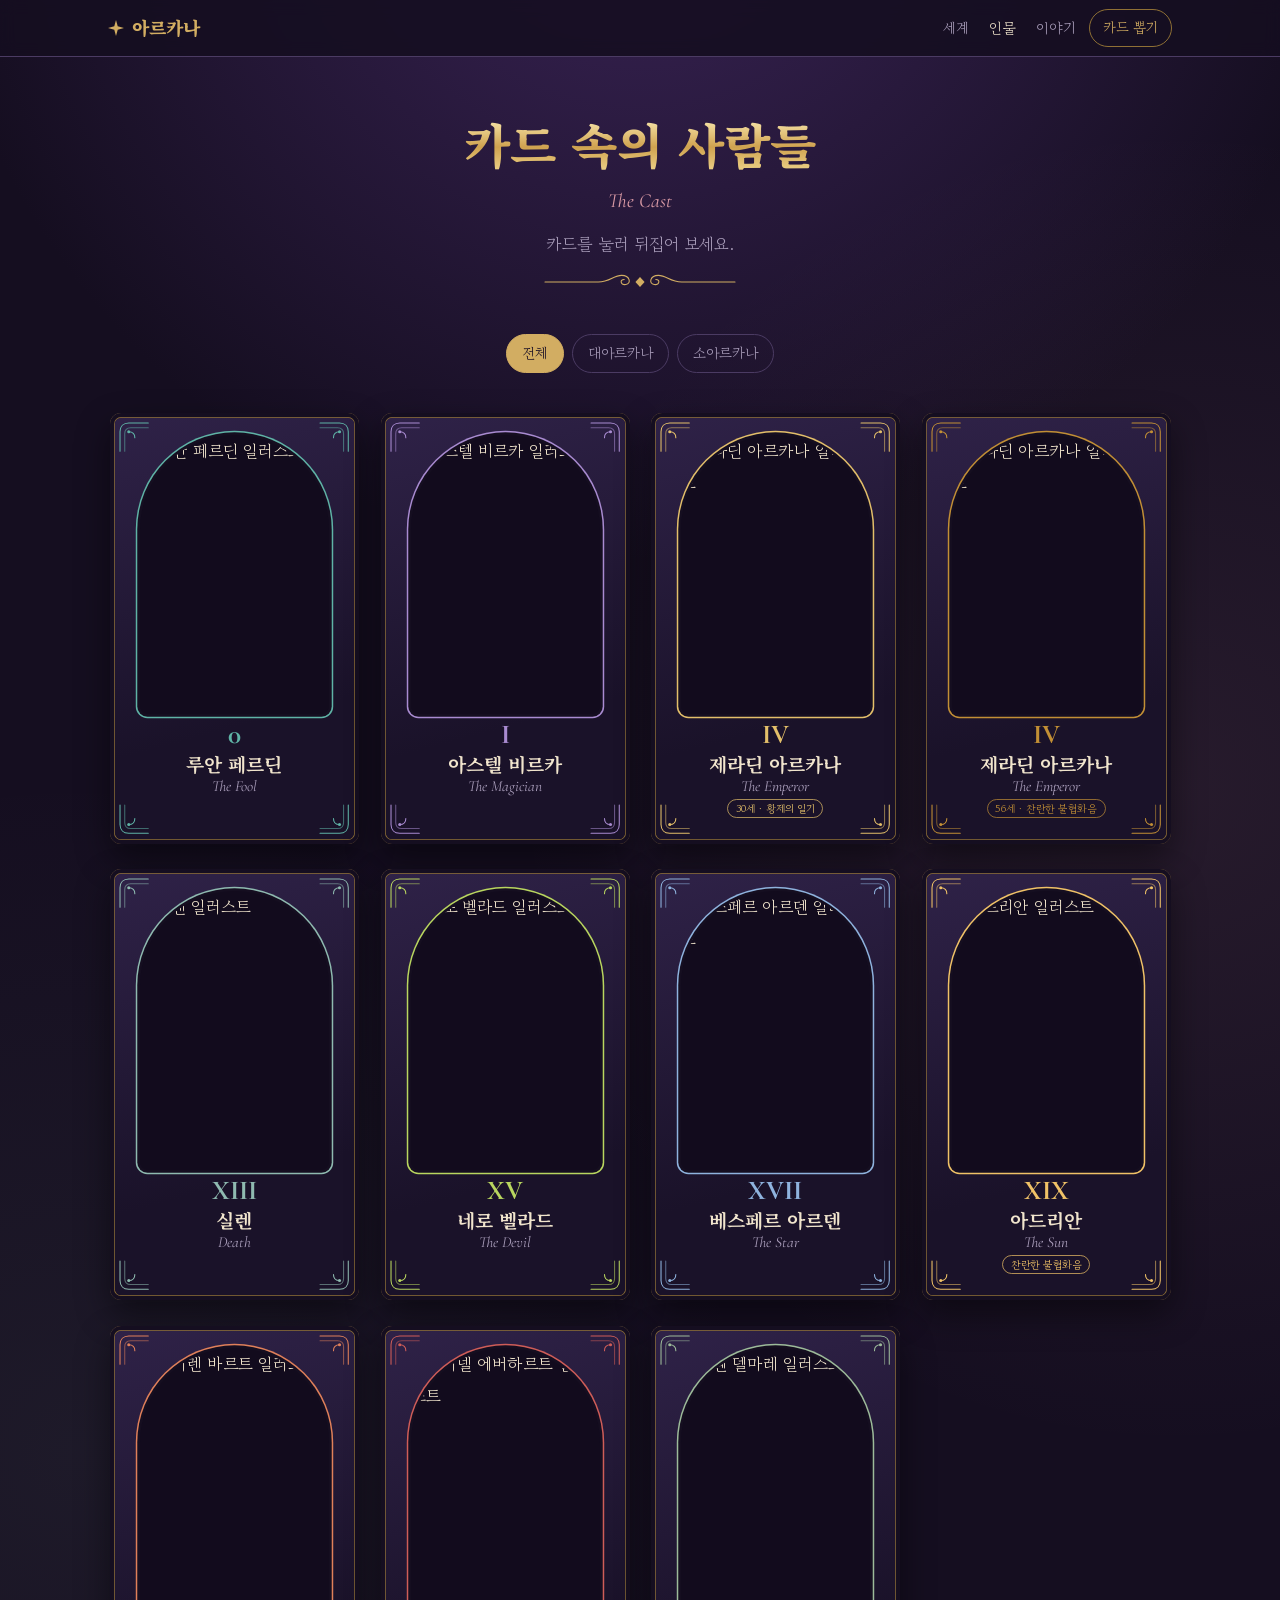
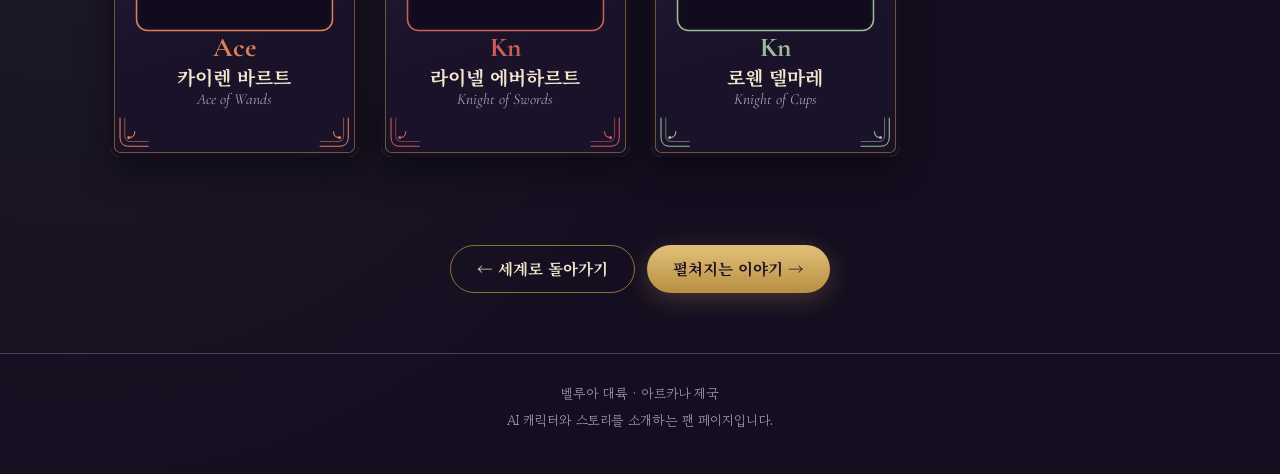
==== characters.html @ 296452cf "char" ====
<!DOCTYPE html>
<html lang="ko">
<head>
<meta charset="utf-8">
<meta name="viewport" content="width=device-width, initial-scale=1, viewport-fit=cover">
<title>카드 속의 사람들 | 아르카나</title>
<meta name="description" content="벨루아 대륙 아르카나 제국의 인물 카드. 카드를 뒤집고 ✦ 대화하러 가기 ✦ 로 만나 보세요.">
<meta property="og:title" content="카드 속의 사람들 | 아르카나">
<meta property="og:image" content="https://i.ibb.co/F4XCshdC/image.png">
<meta name="theme-color" content="#150e20">
<link rel="preconnect" href="https://fonts.googleapis.com">
<link rel="preconnect" href="https://fonts.gstatic.com" crossorigin>
<link href="https://fonts.googleapis.com/css2?family=Cormorant+Garamond:ital,wght@0,500;0,700;1,500;1,700&family=Gowun+Batang:wght@400;700&family=Noto+Serif+KR:wght@500;700;900&display=swap" rel="stylesheet">
<link rel="stylesheet" href="css/style.css">
</head>
<body>

<svg width="0" height="0" style="position:absolute" aria-hidden="true" focusable="false">
  <defs>
    <symbol id="star8" viewBox="0 0 24 24"><path d="M12 0l2.6 9.4L24 12l-9.4 2.6L12 24l-2.6-9.4L0 12l9.4-2.6z"/></symbol>
    <symbol id="flourish" viewBox="0 0 240 24">
      <g fill="none" stroke="currentColor" stroke-width="1.3" stroke-linecap="round">
        <path id="half" d="M6 12H70C84 12 88 4 98 4C108 4 110 14 103 15C97 16 95 9 101 9"/>
        <use href="#half" transform="translate(240 0) scale(-1 1)"/>
      </g>
      <path d="M120 6l5.5 6-5.5 6-5.5-6z" fill="currentColor"/>
    </symbol>
    <symbol id="corner" viewBox="0 0 48 48">
      <g fill="none" stroke="currentColor" stroke-width="1.6" stroke-linecap="round">
        <path d="M3 45V16C3 8 8 3 16 3h29"/>
        <path d="M10 45V19c0-6 3-9 9-9h26" opacity=".55"/>
        <path d="M16 16c6 0 9 3 9 9"/>
      </g>
      <circle cx="16" cy="16" r="2.3" fill="currentColor"/>
    </symbol>
  </defs>
</svg>

<header class="top">
  <div class="in">
    <a class="logo" href="index.html"><svg viewBox="0 0 24 24" aria-hidden="true"><use href="#star8"/></svg>아르카나</a>
    <nav aria-label="바로가기">
      <a href="index.html#world">세계</a>
      <a href="characters.html" aria-current="page">인물</a>
      <a href="stories.html">이야기</a>
      <a class="pill" href="index.html#draw">카드 뽑기</a>
    </nav>
  </div>
</header>

<main>
  <div class="phead">
    <div class="wrap">
      <h1>카드 속의 사람들</h1>
      <p class="en">The Cast</p>
      <p>카드를 눌러 뒤집어 보세요.</p>
      <svg class="fl" aria-hidden="true"><use href="#flourish"/></svg>
    </div>
  </div>

  <section style="padding-top:34px">
    <div class="wrap">
      <div class="filters" id="filters" role="group" aria-label="카드 종류">
        <button class="chip" type="button" data-f="all" aria-pressed="true">전체</button>
        <button class="chip" type="button" data-f="major" aria-pressed="false">대아르카나</button>
        <button class="chip" type="button" data-f="minor" aria-pressed="false">소아르카나</button>
      </div>
      <p class="hint">옆으로 넘겨 카드를 확인하세요</p>
    </div>
    <div class="wrap"><div class="rail" id="rail" aria-label="인물 카드 목록"></div></div>
  </section>

  <div class="pnav">
    <a class="btn ghost" href="index.html">← 세계로 돌아가기</a>
    <a class="btn main" href="stories.html">펼쳐지는 이야기 →</a>
  </div>
</main>

<footer>
  벨루아 대륙 · 아르카나 제국<br>
  AI 캐릭터와 스토리를 소개하는 팬 페이지입니다.
</footer>

<noscript><p style="text-align:center;padding:30px;color:#a99dba">인물 카드를 보려면 JavaScript를 켜 주세요.</p></noscript>

<script src="js/data.js"></script>
<script src="js/app.js"></script>
<script>
const rail = $('#rail');
let filter = 'all';
function renderCast(){
  rail.replaceChildren(...CHARS.filter(c => filter === 'all' || c.arc === filter).map(makeCard));
  rail.scrollTo({left:0});
}
$('#filters').addEventListener('click', e => {
  const b = e.target.closest('[data-f]'); if(!b) return;
  filter = b.dataset.f;
  $$('#filters .chip').forEach(x => x.setAttribute('aria-pressed', x === b));
  renderCast();
});
renderCast();

/* 주소 끝에 #id 가 있으면 해당 카드를 찾아 뒤집어 보여 줌 (이야기·카드 뽑기에서 연결) */
function openFromHash(){
  const id = decodeURIComponent(location.hash.slice(1));
  const c = id && byId(id); if(!c) return;
  const el = $(`.tcard[data-id="${id}"]`, rail); if(!el) return;
  setTimeout(() => {
    el.scrollIntoView({behavior: reduce ? 'auto' : 'smooth', block:'center', inline:'center'});
    setTimeout(() => el.setFlip(true), reduce ? 0 : 450);
  }, 250);
}
openFromHash();
addEventListener('hashchange', openFromHash);
</script>
</body>
</html>
---- css/style.css ----
:root{
  --bg:#150e20; --bg2:#1d1430; --panel:#241a38; --line:#4b3b63;
  --gold:#d2ad62; --gold-d:#8f7035; --ivory:#f1e5cd; --muted:#a99dba;
  --rose:#d99aa5; --sage:#93b9a3;
  --head:'Noto Serif KR',serif; --body:'Gowun Batang','Noto Serif KR',serif; --lat:'Cormorant Garamond',serif;
  --map:url('https://i.ibb.co/F4XCshdC/image.png');
}
*{box-sizing:border-box;margin:0;padding:0}
html{scroll-behavior:smooth;scroll-padding-top:70px;-webkit-text-size-adjust:100%}
body{
  background:
    radial-gradient(ellipse 80% 50% at 50% -8%,#3b2458 0%,transparent 70%),
    radial-gradient(circle at 92% 38%,rgba(217,154,165,.09),transparent 38%),
    radial-gradient(circle at 6% 70%,rgba(147,185,163,.07),transparent 36%),
    var(--bg);
  color:var(--ivory);font-family:var(--body);font-size:17px;line-height:1.85;overflow-x:hidden;
}
button{font:inherit;color:inherit;background:none;border:0;cursor:pointer}
a{color:inherit}
:focus-visible{outline:2px solid var(--gold);outline-offset:3px}
.wrap{max-width:1100px;margin:0 auto;padding:0 20px}

/* ---------- 상단 ---------- */
.top{position:sticky;top:0;z-index:30;background:rgba(21,14,32,.88);backdrop-filter:blur(8px);-webkit-backdrop-filter:blur(8px);border-bottom:1px solid var(--line)}
.top .in{max-width:1100px;margin:0 auto;height:56px;padding:0 18px;display:flex;align-items:center;justify-content:space-between;gap:10px}
.logo{display:flex;align-items:center;gap:8px;font-family:var(--head);font-weight:900;font-size:18px;color:var(--gold);text-decoration:none;white-space:nowrap}
.logo svg{width:16px;height:16px;fill:var(--gold)}
.top nav{display:flex;align-items:center;white-space:nowrap}
.top nav a{font-size:14.5px;color:var(--muted);text-decoration:none;padding:8px 10px;transition:color .2s}
.top nav a:hover,.top nav a[aria-current]{color:var(--ivory)}
.pill{border:1px solid var(--gold-d);color:var(--gold)!important;padding:5px 13px!important;border-radius:99px;font-size:14px!important;margin-left:4px;transition:background .2s}
.pill:hover{background:rgba(210,173,98,.14)}
@media(max-width:480px){.top .in{padding:0 12px}.logo{font-size:16px}.top nav a{padding:8px 7px;font-size:14px}.pill{padding:5px 11px!important;font-size:13.5px!important}}

/* ---------- 히어로 ---------- */
.hero{padding:34px 0 20px;text-align:center}
.halo{position:relative;width:min(540px,90%);aspect-ratio:1;margin:0 auto;container-type:inline-size;--px:0px;--py:0px}
.ring{position:absolute;inset:0;width:100%;height:100%;overflow:visible}
/* 회전하는 로마 숫자 고리: SVG 대신 HTML 요소를 돌려 iOS Safari에서도 동작 */
.ringtext{position:absolute;inset:0;animation:spin 240s linear infinite;will-change:transform;-webkit-transform:translateZ(0);transform:translateZ(0)}
.ringtext span{position:absolute;left:50%;top:50%;font-family:var(--lat);font-style:italic;font-weight:500;font-size:2.8cqw;line-height:1;color:var(--gold);white-space:pre;
  transform:translate(-50%,-50%) rotate(var(--r)) translateY(-43.5cqw)}
@keyframes spin{from{transform:translateZ(0) rotate(0deg)}to{transform:translateZ(0) rotate(360deg)}}
@-webkit-keyframes spin{from{-webkit-transform:translateZ(0) rotate(0deg)}to{-webkit-transform:translateZ(0) rotate(360deg)}}
.disc{
  position:absolute;inset:12.5%;border-radius:50%;
  background:var(--map) 50% 46%/cover,var(--bg2);
  box-shadow:0 0 0 3px var(--bg),0 0 0 4.5px var(--gold),0 0 70px rgba(210,173,98,.22);
  transform:translate(var(--px),var(--py));transition:transform .25s ease-out;
}
.disc::after{content:"";position:absolute;inset:0;border-radius:50%;background:radial-gradient(circle,transparent 52%,rgba(21,14,32,.6))}
.hero h1{margin-top:26px;font-family:var(--head);font-weight:900;font-size:clamp(40px,10vw,68px);line-height:1.2;letter-spacing:.06em;
  background:linear-gradient(180deg,#f8e6ab 10%,#cfa24f 55%,#f1d890);-webkit-background-clip:text;background-clip:text;color:transparent}
.hero .en{font-family:var(--lat);font-style:italic;font-size:22px;color:var(--rose);margin-top:2px}
.hero .tag{margin:16px auto 28px;max-width:34ch;text-wrap:balance;color:var(--muted);font-size:17px}
.cta{display:flex;flex-wrap:wrap;gap:12px;justify-content:center}
.btn{display:inline-flex;align-items:center;justify-content:center;min-height:48px;padding:0 26px;border-radius:99px;font-family:var(--head);font-weight:700;font-size:15.5px;text-decoration:none;transition:transform .2s,background .2s}
.btn.main{background:linear-gradient(180deg,#e2c079,#b88f43);color:#1d1226;box-shadow:0 6px 24px rgba(210,173,98,.25)}
.btn.main:hover{transform:translateY(-2px)}
.btn.ghost{border:1px solid var(--gold-d);color:var(--ivory)}
.btn.ghost:hover{background:rgba(210,173,98,.12)}
.hero .halo,.hero h1,.hero .en,.hero .tag,.hero .cta{animation:rise 1.1s cubic-bezier(.2,.7,.2,1) both}
.hero h1{animation-delay:.15s}.hero .en{animation-delay:.25s}.hero .tag{animation-delay:.35s}.hero .cta{animation-delay:.45s}
@keyframes rise{from{opacity:0;transform:translateY(18px)}to{opacity:1;transform:none}}

/* ---------- 섹션 공통 ---------- */
section{padding:84px 0 8px}
.head{text-align:center;margin-bottom:34px}
.head h2{font-family:var(--head);font-weight:700;font-size:clamp(26px,5.5vw,36px);line-height:1.4}
.head p{color:var(--muted);margin-top:4px;font-size:16px}
.fl{display:block;width:200px;height:20px;margin:12px auto 0;color:var(--gold)}
.sub-h{font-family:var(--head);font-size:21px;font-weight:700;text-align:center;color:var(--gold);margin:64px 0 6px}
.sub-p{text-align:center;color:var(--muted);font-size:15px;margin-bottom:22px}

/* ---------- 세계 ---------- */
.intro{max-width:680px;margin:0 auto 30px;text-align:center}
.intro p+p{margin-top:12px}
.facts{display:grid;grid-template-columns:repeat(auto-fit,minmax(230px,1fr));gap:14px;margin-bottom:14px}
.fact{border:1px solid var(--line);background:var(--panel);padding:16px 18px;position:relative}
.fact h3{font-family:var(--head);font-size:16px;color:var(--gold);margin-bottom:4px}
.fact p{font-size:14.5px;line-height:1.75}

/* 네 개의 축 */
.pillars{display:grid;grid-template-columns:repeat(auto-fit,minmax(240px,1fr));gap:18px}
.pillar{position:relative;border:1px solid var(--gold-d);background:linear-gradient(170deg,#2a1d42,#1a1229);padding:46px 20px 22px;text-align:center;border-radius:120px 120px 4px 4px / 90px 90px 4px 4px;box-shadow:0 0 0 4px var(--bg),0 0 0 5px var(--line)}
.pillar::before{content:"";position:absolute;inset:6px;border:1px solid rgba(210,173,98,.22);border-radius:114px 114px 2px 2px / 84px 84px 2px 2px;pointer-events:none}
.pillar .rn{position:absolute;top:14px;left:0;right:0;font-family:var(--lat);font-style:italic;font-weight:700;font-size:26px;color:var(--gold);line-height:1}
.pillar h3{font-family:var(--head);font-size:19px;color:var(--ivory);margin:14px 0 6px}
.pillar p{font-size:14.5px;line-height:1.8;color:var(--ivory);text-align:left}
.pillar p+p{margin-top:6px;color:var(--muted)}

/* 지도 */
.atlas{display:grid;gap:22px;align-items:start}
.atlas>*{min-width:0}
@media(min-width:900px){.atlas{grid-template-columns:1.4fr 1fr}}
.mapwrap{position:relative;border:1px solid var(--gold-d);background:var(--bg2);box-shadow:0 0 0 5px var(--bg),0 0 0 6px var(--line)}
.mapwrap img{display:block;width:100%;height:auto}
.hs{position:absolute;transform:translate(-50%,-50%);border-radius:50%;border:1px solid transparent;transition:background .25s,border-color .25s}
.hs:hover,.hs.on{background:rgba(210,173,98,.2);border-color:var(--gold)}
.chips{display:flex;flex-wrap:wrap;gap:8px;margin-top:20px}
@media(max-width:899px){.chips{flex-wrap:nowrap;overflow-x:auto;scrollbar-width:none;padding-bottom:4px}.chips::-webkit-scrollbar{display:none}}
.chip{white-space:nowrap;border:1px solid var(--line);border-radius:99px;padding:5px 15px;font-size:14.5px;color:var(--muted);transition:all .2s}
.chip:hover{color:var(--ivory)}
.chip[aria-pressed="true"]{border-color:var(--gold);color:#1d1226;background:var(--gold)}
.panel{border:1px solid var(--line);background:var(--panel);padding:24px 22px;position:relative;min-height:260px}
.panel::before{content:"";position:absolute;inset:5px;border:1px solid rgba(210,173,98,.25);pointer-events:none}
.panel h3{font-family:var(--head);font-size:24px;font-weight:700;color:var(--gold);line-height:1.4}
.panel .where{font-size:14px;color:var(--muted);margin-bottom:10px}
.panel p{font-size:16px;line-height:1.85}
.panel .hook{margin-top:12px;color:var(--rose);font-style:italic;font-size:15px}
.panel .days{display:inline-block;margin-top:14px;border:1px solid var(--line);border-radius:99px;padding:1px 12px;font-size:13px;color:var(--muted)}
.panel dl{margin-top:14px;display:grid;grid-template-columns:auto 1fr;gap:6px 14px;font-size:14.5px;line-height:1.7}
.panel dt{color:var(--gold);white-space:nowrap}
.panel dd{margin:0}
.panel .more{margin-top:14px;font-size:15px;color:var(--ivory);border-top:1px solid var(--line);padding-top:12px}

/* 이동 거리 + 화폐 */
.twin{display:grid;gap:22px;margin-top:22px}
@media(min-width:900px){.twin{grid-template-columns:1.3fr 1fr}}
.box{border:1px solid var(--line);background:var(--panel);padding:22px 20px;position:relative}
.box::before{content:"";position:absolute;inset:5px;border:1px solid rgba(210,173,98,.2);pointer-events:none}
.box h3{font-family:var(--head);font-size:18px;color:var(--gold);margin-bottom:2px}
.box>p{font-size:14px;color:var(--muted);margin-bottom:14px;line-height:1.7}
.route{display:grid;grid-template-columns:62px 1fr 74px;align-items:center;gap:10px;font-size:14px;margin-top:8px}
.route b{font-family:var(--head);font-weight:700;color:var(--ivory)}
.route .bar{position:relative;height:8px;border-radius:99px;background:rgba(75,59,99,.6)}
.route .bar i{position:absolute;top:0;bottom:0;min-width:8px;border-radius:99px;background:linear-gradient(90deg,var(--gold-d),var(--gold))}
.route span{color:var(--muted);text-align:right;white-space:nowrap}
.coins{display:flex;align-items:center;justify-content:center;gap:8px;flex-wrap:wrap;margin:8px 0 12px}
.coin{width:74px;height:74px;border-radius:50%;display:flex;flex-direction:column;align-items:center;justify-content:center;font-family:var(--head);font-weight:700;font-size:14px;line-height:1.3;
  box-shadow:inset 0 0 0 3px var(--panel),inset 0 0 0 4px currentColor}
.coin small{font-family:var(--body);font-weight:400;font-size:11.5px;color:var(--muted)}
.coin.g{color:#e4c070}.coin.s{color:#c9ccd6}.coin.c{color:#c98a5d}
.eq{font-family:var(--lat);font-style:italic;font-size:20px;color:var(--muted)}

/* 제국의 안쪽 */
.lore{margin-top:84px}
.tabs{justify-content:center;margin:0 0 20px}
@media(max-width:899px){.tabs{justify-content:flex-start}}
#loreList{max-width:760px;margin:0 auto}
.cat{font-family:var(--head);font-size:15px;color:var(--rose);margin:26px 0 8px;font-weight:700}
#loreList details{background:var(--panel);border:1px solid var(--line);margin-top:8px}
#loreList summary{cursor:pointer;padding:13px 18px;font-family:var(--head);font-weight:700;font-size:15.5px;color:var(--gold);list-style:none;display:flex;justify-content:space-between;align-items:center;gap:12px}
#loreList summary::-webkit-details-marker{display:none}
#loreList summary::after{content:"+";font-size:20px;color:var(--muted);transition:transform .2s;flex:none}
#loreList details[open] summary::after{transform:rotate(45deg)}
#loreList details p{padding:0 18px 16px;font-size:15.5px;line-height:1.85}

/* ---------- 카드 (공통) ---------- */
.filters{display:flex;justify-content:center;gap:8px;margin-bottom:26px;flex-wrap:wrap}
.hint{display:none;text-align:center;color:var(--muted);font-size:13.5px;margin:-10px 0 4px}
.rail{display:flex;gap:16px;overflow-x:auto;scroll-snap-type:x mandatory;padding:14px 20px 26px;scrollbar-width:none;scroll-padding:0 20px;-webkit-overflow-scrolling:touch}
.rail::-webkit-scrollbar{display:none}
@media(max-width:899px){.hint{display:block}}
@media(min-width:900px){.rail{display:grid;grid-template-columns:repeat(auto-fill,minmax(235px,1fr));gap:26px 22px;overflow:visible;padding:14px 0 20px}}
.tcard{flex:0 0 min(74%,300px);scroll-snap-align:center;container-type:inline-size;aspect-ratio:300/520;perspective:1400px;position:relative}
@media(min-width:900px){.tcard{flex:none;transition:transform .3s}.tcard:hover{transform:translateY(-6px)}}
.inner{position:absolute;inset:0;transform-style:preserve-3d;-webkit-transform-style:preserve-3d;transition:transform .85s cubic-bezier(.2,.7,.2,1)}
.tcard.flipped .inner{transform:rotateY(180deg)}
.face{position:absolute;inset:0;-webkit-backface-visibility:hidden;backface-visibility:hidden;border-radius:4.5cqw;overflow:hidden;
  background:linear-gradient(165deg,#2f2248,#1a1229 70%);
  box-shadow:inset 0 0 0 1.6cqw var(--bg),inset 0 0 0 1.9cqw var(--gold-d),0 14px 34px rgba(0,0,0,.45)}
.back{transform:rotateY(180deg)}
.flip{position:absolute;inset:0;z-index:3;width:100%}
.cn{position:absolute;width:13cqw;height:13cqw;color:var(--a);z-index:2;pointer-events:none}
.cn.a{top:3.4cqw;left:3.4cqw}.cn.b{top:3.4cqw;right:3.4cqw;transform:scaleX(-1)}
.cn.c{bottom:3.4cqw;left:3.4cqw;transform:scaleY(-1)}.cn.d{bottom:3.4cqw;right:3.4cqw;transform:scale(-1)}
.art{position:absolute;top:9cqw;left:12cqw;width:76cqw;height:112cqw;border-radius:38cqw 38cqw 3cqw 3cqw;overflow:hidden;
  background:#120b1d;box-shadow:0 0 0 1.1cqw #150e20,0 0 0 1.7cqw var(--a)}
.art img{width:100%;height:100%;object-fit:cover;object-position:50% 25%;display:block}
.ph{position:relative;width:100%;height:100%;
  background:
   radial-gradient(circle at 50% 36%,color-mix(in srgb,var(--a) 60%,transparent),transparent 62%),
   repeating-conic-gradient(from 0deg at 50% 36%,rgba(255,255,255,.06) 0 4deg,transparent 4deg 9deg),
   linear-gradient(#2a1e40,#150e20)}
.ph i{position:absolute;left:0;right:0;top:34%;text-align:center;font-family:var(--lat);font-style:italic;font-weight:700;font-size:30cqw;line-height:1;color:rgba(241,229,205,.28)}
.ph svg{position:absolute;left:50%;top:15%;width:9cqw;height:9cqw;transform:translateX(-50%);fill:var(--a)}
.plate{position:absolute;left:0;right:0;top:124cqw;display:flex;flex-direction:column;align-items:center;text-align:center;color:var(--ivory)}
.plate .num{font-family:var(--lat);font-weight:700;font-size:11cqw;line-height:1;color:var(--a)}
.plate .nm{font-family:var(--head);font-weight:700;font-size:7.6cqw;line-height:1.3;margin-top:1.6cqw}
.plate .en{font-family:var(--lat);font-style:italic;font-size:6.2cqw;color:var(--muted);line-height:1.2}
.plate .ver{margin-top:1.6cqw;border:1px solid color-mix(in srgb,var(--a) 70%,transparent);color:var(--a);border-radius:99px;padding:.2cqw 3cqw;font-size:4.2cqw;line-height:1.5}
.back{padding:15cqw 13cqw 12cqw;display:flex;flex-direction:column;text-align:center;overflow:auto}
.back .role{font-size:5.2cqw;color:var(--a);line-height:1.5}
.back h3{font-family:var(--head);font-weight:700;font-size:8.6cqw;line-height:1.35;margin-top:1.5cqw}
.back .age{font-family:var(--lat);font-style:italic;font-size:5.4cqw;color:var(--muted)}
.back .fl{width:60%;height:5cqw;margin:3cqw auto;color:var(--a)}
.back .hook{font-size:5.5cqw;line-height:1.75;color:var(--ivory)}
.kw{list-style:none;display:flex;flex-wrap:wrap;justify-content:center;gap:1.6cqw;margin-top:4cqw}
.kw li{border:1px solid color-mix(in srgb,var(--a) 70%,transparent);color:var(--a);border-radius:99px;padding:.4cqw 3.2cqw;font-size:4.6cqw}
.acts{margin-top:auto;padding-top:4cqw;display:flex;flex-direction:column;gap:2cqw;align-items:center;position:relative;z-index:4}
.go{display:inline-flex;align-items:center;justify-content:center;min-height:11cqw;padding:0 6cqw;border-radius:99px;background:var(--a);color:#1a1229;font-family:var(--head);font-weight:700;font-size:4.8cqw;text-decoration:none;white-space:nowrap}
.go.soon{background:none;border:1px solid var(--a);color:var(--a)}
.fb{font-size:4.6cqw;color:var(--muted);padding:1.5cqw 4cqw;position:relative;z-index:4}

/* ---------- 이야기 ---------- */
.stories{display:grid;grid-template-columns:repeat(auto-fit,minmax(290px,520px));justify-content:center;gap:22px}
.poster{position:relative;border:1px solid var(--gold-d);background:linear-gradient(170deg,#2a1d42,#1a1229);padding:34px 26px 28px;box-shadow:0 0 0 5px var(--bg),0 0 0 6px var(--line);display:flex;flex-direction:column}
.poster::before{content:"";position:absolute;inset:7px;border:1px solid rgba(210,173,98,.22);pointer-events:none}
.poster .st{position:absolute;top:14px;right:16px;font-size:12.5px;border:1px solid var(--gold-d);color:var(--gold);border-radius:99px;padding:0 10px}
.poster.soon .st{border-color:var(--line);color:var(--muted)}
.poster h3{font-family:var(--head);font-weight:900;font-size:26px;line-height:1.35;color:var(--gold);margin-top:6px}
.poster .one{font-style:italic;color:var(--rose);margin:6px 0 12px;font-size:16px}
.poster p{font-size:15.5px;line-height:1.8}
.poster .gen{margin-top:12px;color:var(--muted);font-size:13.5px}
.who{display:flex;flex-wrap:wrap;gap:8px;margin-top:18px}
.who a{border:1px solid var(--line);border-radius:99px;padding:4px 14px 4px 10px;font-size:14px;display:flex;gap:8px;align-items:center;text-decoration:none;transition:border-color .2s}
.who a:hover{border-color:var(--gold)}
.who b{font-family:var(--lat);font-style:italic;color:var(--gold);font-size:17px;line-height:1}
.poster .btn{margin-top:22px;align-self:flex-start}

/* ---------- 오늘의 카드 ---------- */
#draw{padding-top:90px}
.drawbox{max-width:620px;margin:0 auto;border:1px solid var(--gold-d);background:linear-gradient(175deg,#2a1d42,#1a1229);border-radius:200px 200px 8px 8px;padding:64px 22px 36px;text-align:center;position:relative;
  box-shadow:0 0 0 5px var(--bg),0 0 0 6px var(--line)}
@media(max-width:560px){.drawbox{border-radius:140px 140px 8px 8px;padding-top:54px}}
.drawbox::before{content:"";position:absolute;inset:8px;border:1px solid rgba(210,173,98,.22);border-radius:192px 192px 3px 3px;pointer-events:none}
.drawbox>.star{position:absolute;top:22px;left:50%;width:18px;height:18px;transform:translateX(-50%);fill:var(--gold)}
.drawbox h2{font-family:var(--head);font-size:clamp(24px,5.5vw,32px);font-weight:700;line-height:1.5}
.drawbox .sub{color:var(--muted);font-size:15px;margin:2px 0 26px}
.deck{display:flex;justify-content:center;gap:14px}
.dk{width:min(30%,150px);aspect-ratio:300/520;border:1px solid var(--gold);border-radius:12px;transition:transform .3s;
  background:radial-gradient(circle at 50% 50%,rgba(210,173,98,.35) 0 4%,transparent 5% 18%,rgba(210,173,98,.18) 19% 20%,transparent 21%),
   repeating-conic-gradient(from 0deg at 50% 50%,rgba(210,173,98,.1) 0 7deg,transparent 7deg 14deg),#241a38;
  box-shadow:inset 0 0 0 5px var(--bg2),inset 0 0 0 6px var(--gold-d)}
.dk:nth-child(1){transform:rotate(-6deg) translateY(6px)}.dk:nth-child(3){transform:rotate(6deg) translateY(6px)}
.dk:hover,.dk:focus-visible{transform:translateY(-10px) rotate(0)}
.res .tcard{width:min(270px,72%);margin:0 auto;flex:none}
.res .tcard.pop{animation:pop .8s cubic-bezier(.2,.7,.2,1)}
@keyframes pop{from{opacity:0;transform:scale(.8) rotate(-5deg)}to{opacity:1;transform:none}}
.res h3{font-family:var(--head);font-size:19px;margin-top:22px;line-height:1.5}
.res p{color:var(--muted);font-size:14.5px;margin-top:2px}
.res .cta{margin-top:20px}
.res .btn{min-height:44px;padding:0 20px;font-size:14.5px}

/* ---------- 마무리 / 하위 페이지 ---------- */
.end{text-align:center;padding:100px 20px 50px}
.end h2{font-family:var(--head);font-weight:700;font-size:clamp(22px,5vw,30px);line-height:1.6;margin-bottom:6px}
.end p{color:var(--muted);font-size:15px;margin-bottom:26px}
.end .btn{min-width:200px}
.phead{padding:56px 0 8px;text-align:center}
.phead h1{font-family:var(--head);font-weight:900;font-size:clamp(32px,8vw,48px);line-height:1.3;background:linear-gradient(180deg,#f8e6ab 10%,#cfa24f 55%,#f1d890);-webkit-background-clip:text;background-clip:text;color:transparent}
.phead .en{font-family:var(--lat);font-style:italic;font-size:20px;color:var(--rose)}
.phead p{color:var(--muted);margin-top:8px}
.pnav{display:flex;flex-wrap:wrap;gap:12px;justify-content:center;padding:60px 20px 10px}
footer{border-top:1px solid var(--line);margin-top:50px;padding:26px 20px 40px;text-align:center;color:var(--muted);font-size:13.5px;line-height:2}

@media(prefers-reduced-motion:reduce){
  html{scroll-behavior:auto}
  .hero *,.res .tcard.pop{animation:none!important}
  .ringtext{animation:spin 900s linear infinite!important} /* '동작 줄이기' 설정에서도 아주 느리게만 움직임 */
  .inner,.disc,.tcard{transition:none!important}
}

.poster .cover{display:block;width:100%;height:auto;margin:14px 0 18px;border:1px solid var(--gold-d);box-shadow:0 0 0 3px var(--bg),0 0 0 4px var(--line)}
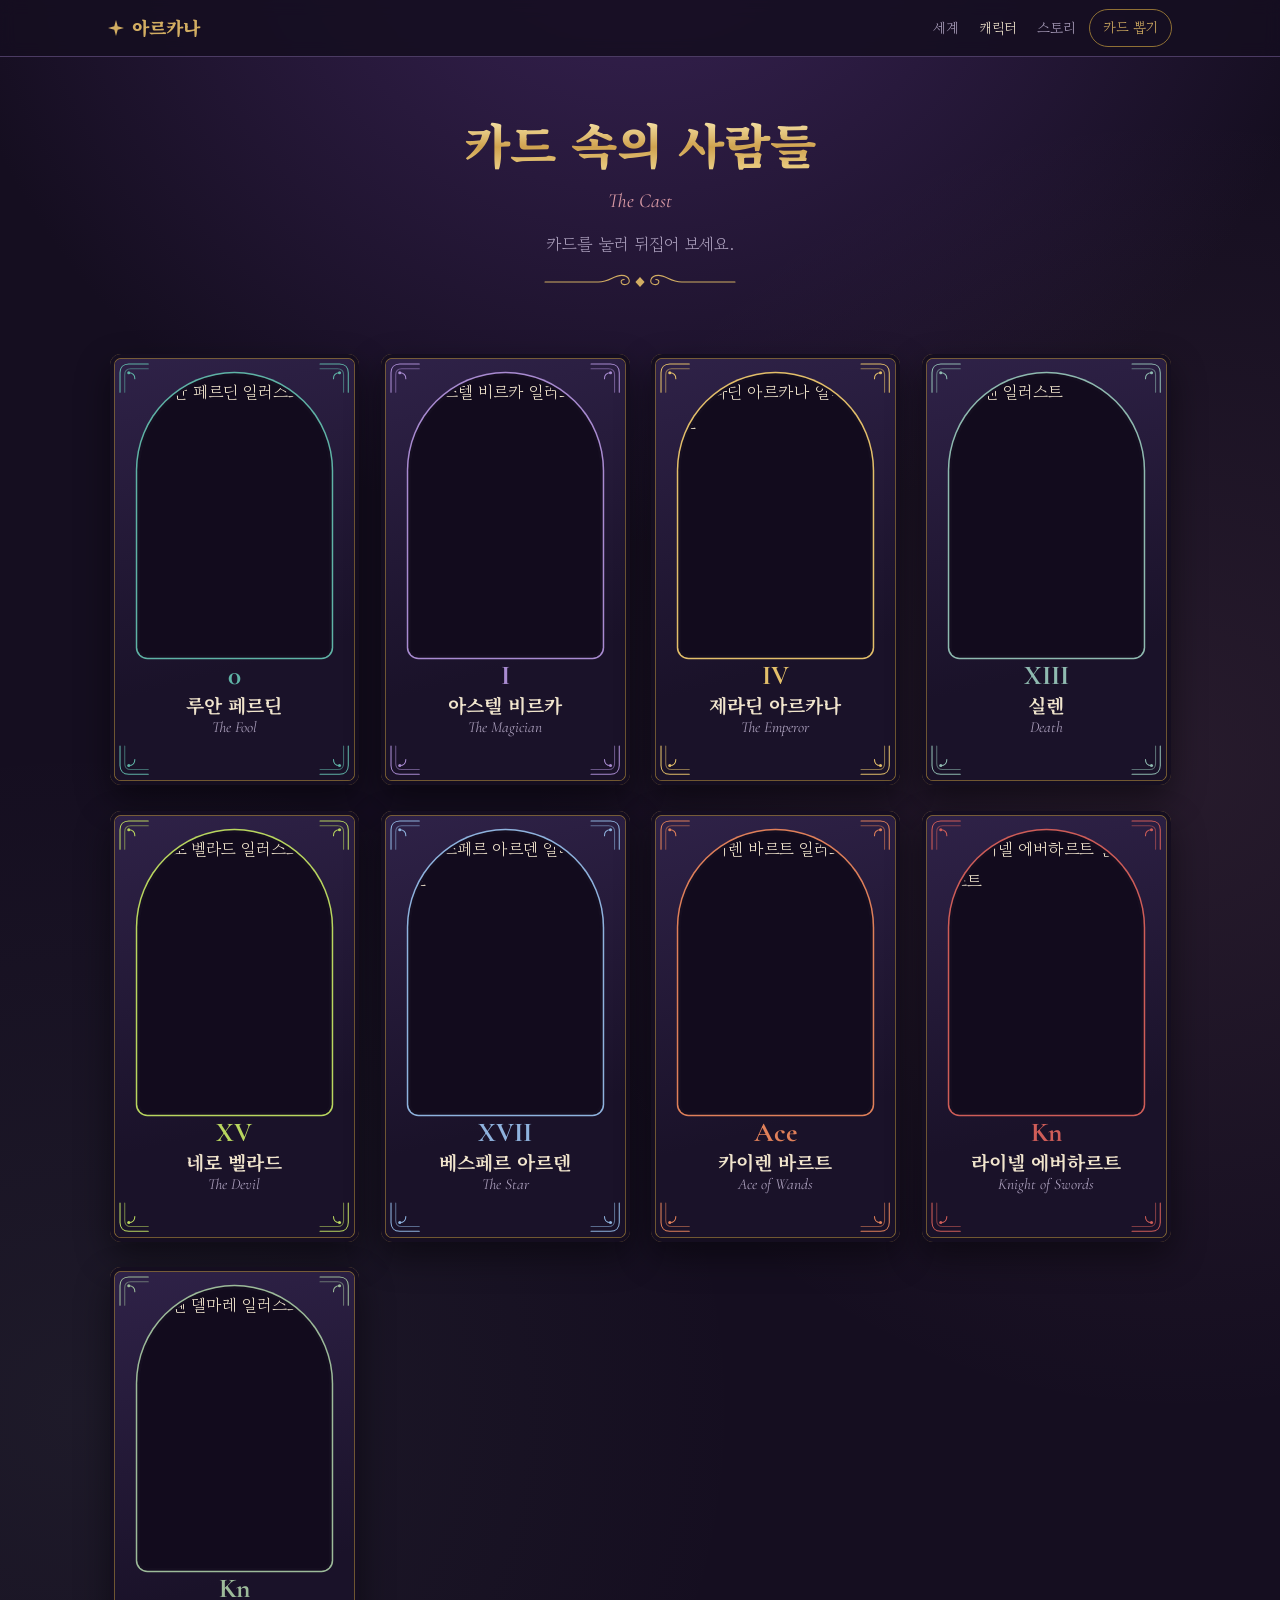
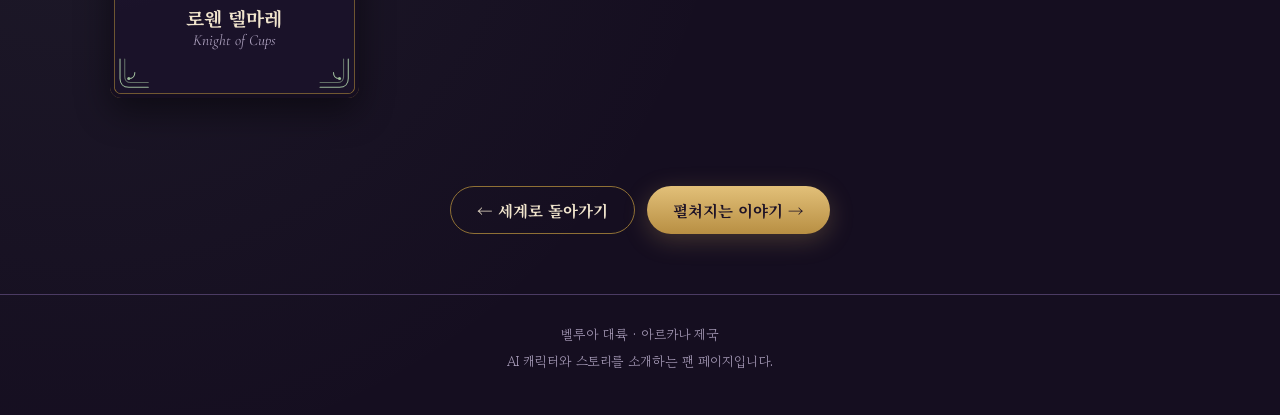
==== commit 756dde92: "tarot" ====
--- a/characters.html
+++ b/characters.html
@@ -4,7 +4,7 @@
 <meta charset="utf-8">
 <meta name="viewport" content="width=device-width, initial-scale=1, viewport-fit=cover">
 <title>카드 속의 사람들 | 아르카나</title>
-<meta name="description" content="벨루아 대륙 아르카나 제국의 인물 카드. 카드를 뒤집고 ✦ 대화하러 가기 ✦ 로 만나 보세요.">
+<meta name="description" content="벨루아 대륙 아르카나 제국의 캐릭터 카드. 카드를 뒤집고 ✦ 대화하러 가기 ✦ 로 만나 보세요.">
 <meta property="og:title" content="카드 속의 사람들 | 아르카나">
 <meta property="og:image" content="https://i.ibb.co/F4XCshdC/image.png">
 <meta name="theme-color" content="#150e20">
@@ -41,9 +41,9 @@
     <a class="logo" href="index.html"><svg viewBox="0 0 24 24" aria-hidden="true"><use href="#star8"/></svg>아르카나</a>
     <nav aria-label="바로가기">
       <a href="index.html#world">세계</a>
-      <a href="characters.html" aria-current="page">인물</a>
-      <a href="stories.html">이야기</a>
-      <a class="pill" href="index.html#draw">카드 뽑기</a>
+      <a href="characters.html" aria-current="page">캐릭터</a>
+      <a href="stories.html">스토리</a>
+      <a class="pill" href="draw.html">카드 뽑기</a>
     </nav>
   </div>
 </header>
@@ -58,16 +58,10 @@
     </div>
   </div>
 
-  <section style="padding-top:34px">
+  <section style="padding-top:40px">
     <div class="wrap">
-      <div class="filters" id="filters" role="group" aria-label="카드 종류">
-        <button class="chip" type="button" data-f="all" aria-pressed="true">전체</button>
-        <button class="chip" type="button" data-f="major" aria-pressed="false">대아르카나</button>
-        <button class="chip" type="button" data-f="minor" aria-pressed="false">소아르카나</button>
-      </div>
-      <p class="hint">옆으로 넘겨 카드를 확인하세요</p>
+      <div class="rail" id="rail" aria-label="캐릭터 카드 목록"></div>
     </div>
-    <div class="wrap"><div class="rail" id="rail" aria-label="인물 카드 목록"></div></div>
   </section>
 
   <div class="pnav">
@@ -81,29 +75,22 @@
   AI 캐릭터와 스토리를 소개하는 팬 페이지입니다.
 </footer>
 
-<noscript><p style="text-align:center;padding:30px;color:#a99dba">인물 카드를 보려면 JavaScript를 켜 주세요.</p></noscript>
+<noscript><p style="text-align:center;padding:30px;color:#a99dba">캐릭터 카드를 보려면 JavaScript를 켜 주세요.</p></noscript>
 
 <script src="js/data.js"></script>
 <script src="js/app.js"></script>
 <script>
 const rail = $('#rail');
-let filter = 'all';
-function renderCast(){
-  rail.replaceChildren(...CHARS.filter(c => filter === 'all' || c.arc === filter).map(makeCard));
-  rail.scrollTo({left:0});
+function renderCast(extra){
+  const cards = CHARS.filter(c => c.cast !== false).map(makeCard);
+  if(extra) cards.unshift(makeCard(extra));   /* 캐릭터 목록에 안 보이는 카드는 이야기·카드 뽑기에서 들어온 경우에만 맨 앞에 나타남 */
+  rail.replaceChildren(...cards);
 }
-$('#filters').addEventListener('click', e => {
-  const b = e.target.closest('[data-f]'); if(!b) return;
-  filter = b.dataset.f;
-  $$('#filters .chip').forEach(x => x.setAttribute('aria-pressed', x === b));
-  renderCast();
-});
-renderCast();
-
-/* 주소 끝에 #id 가 있으면 해당 카드를 찾아 뒤집어 보여 줌 (이야기·카드 뽑기에서 연결) */
 function openFromHash(){
   const id = decodeURIComponent(location.hash.slice(1));
-  const c = id && byId(id); if(!c) return;
+  const c = id && byId(id);
+  renderCast(c && c.cast === false ? c : null);
+  if(!c) return;
   const el = $(`.tcard[data-id="${id}"]`, rail); if(!el) return;
   setTimeout(() => {
     el.scrollIntoView({behavior: reduce ? 'auto' : 'smooth', block:'center', inline:'center'});
--- a/css/style.css
+++ b/css/style.css
@@ -3,7 +3,6 @@
   --gold:#d2ad62; --gold-d:#8f7035; --ivory:#f1e5cd; --muted:#a99dba;
   --rose:#d99aa5; --sage:#93b9a3;
   --head:'Noto Serif KR',serif; --body:'Gowun Batang','Noto Serif KR',serif; --lat:'Cormorant Garamond',serif;
-  --map:url('https://i.ibb.co/F4XCshdC/image.png');
 }
 *{box-sizing:border-box;margin:0;padding:0}
 html{scroll-behavior:smooth;scroll-padding-top:70px;-webkit-text-size-adjust:100%}
@@ -44,11 +43,22 @@
 @-webkit-keyframes spin{from{-webkit-transform:translateZ(0) rotate(0deg)}to{-webkit-transform:translateZ(0) rotate(360deg)}}
 .disc{
   position:absolute;inset:12.5%;border-radius:50%;
-  background:var(--map) 50% 46%/cover,var(--bg2);
+  background:
+    radial-gradient(circle at 50% 50%,rgba(210,173,98,.22),transparent 62%),
+    repeating-conic-gradient(from 0deg at 50% 50%,rgba(210,173,98,.07) 0 6deg,transparent 6deg 12deg),
+    var(--bg2);
   box-shadow:0 0 0 3px var(--bg),0 0 0 4.5px var(--gold),0 0 70px rgba(210,173,98,.22);
-  transform:translate(var(--px),var(--py));transition:transform .25s ease-out;
-}
-.disc::after{content:"";position:absolute;inset:0;border-radius:50%;background:radial-gradient(circle,transparent 52%,rgba(21,14,32,.6))}
+}
+.disc::after{content:"";position:absolute;inset:0;border-radius:50%;background:radial-gradient(circle,transparent 55%,rgba(21,14,32,.55));pointer-events:none}
+.deck{position:absolute;inset:0;z-index:1}
+.dk{position:absolute;left:50%;top:50%;width:23cqw;aspect-ratio:300/520;border:1px solid var(--gold);border-radius:2.2cqw;--dx:0cqw;--dy:0cqw;--rot:0deg;
+  transform:translate(-50%,-50%) translate(var(--dx),var(--dy)) rotate(var(--rot));transition:transform .3s;
+  background:radial-gradient(circle at 50% 50%,rgba(210,173,98,.4) 0 4%,transparent 5% 18%,rgba(210,173,98,.2) 19% 20%,transparent 21%),
+   repeating-conic-gradient(from 0deg at 50% 50%,rgba(210,173,98,.12) 0 7deg,transparent 7deg 14deg),#241a38;
+  box-shadow:inset 0 0 0 1.1cqw var(--bg2),inset 0 0 0 1.4cqw var(--gold-d),0 6px 16px rgba(0,0,0,.45)}
+.dk:nth-child(1){--dx:-16cqw;--rot:-14deg;--dy:1.5cqw}
+.dk:nth-child(3){--dx:16cqw;--rot:14deg;--dy:1.5cqw}
+.dk:hover,.dk:focus-visible{--dy:-3cqw}
 .hero h1{margin-top:26px;font-family:var(--head);font-weight:900;font-size:clamp(40px,10vw,68px);line-height:1.2;letter-spacing:.06em;
   background:linear-gradient(180deg,#f8e6ab 10%,#cfa24f 55%,#f1d890);-webkit-background-clip:text;background-clip:text;color:transparent}
 .hero .en{font-family:var(--lat);font-style:italic;font-size:22px;color:var(--rose);margin-top:2px}
@@ -80,14 +90,30 @@
 .fact h3{font-family:var(--head);font-size:16px;color:var(--gold);margin-bottom:4px}
 .fact p{font-size:14.5px;line-height:1.75}
 
-/* 네 개의 축 */
-.pillars{display:grid;grid-template-columns:repeat(auto-fit,minmax(240px,1fr));gap:18px}
-.pillar{position:relative;border:1px solid var(--gold-d);background:linear-gradient(170deg,#2a1d42,#1a1229);padding:46px 20px 22px;text-align:center;border-radius:120px 120px 4px 4px / 90px 90px 4px 4px;box-shadow:0 0 0 4px var(--bg),0 0 0 5px var(--line)}
-.pillar::before{content:"";position:absolute;inset:6px;border:1px solid rgba(210,173,98,.22);border-radius:114px 114px 2px 2px / 84px 84px 2px 2px;pointer-events:none}
-.pillar .rn{position:absolute;top:14px;left:0;right:0;font-family:var(--lat);font-style:italic;font-weight:700;font-size:26px;color:var(--gold);line-height:1}
-.pillar h3{font-family:var(--head);font-size:19px;color:var(--ivory);margin:14px 0 6px}
-.pillar p{font-size:14.5px;line-height:1.8;color:var(--ivory);text-align:left}
-.pillar p+p{margin-top:6px;color:var(--muted)}
+/* 다섯 개의 축 : 가운데 원 + 네 구역 → 눌러서 전체 덮개 */
+.pillars{max-width:520px;margin:0 auto}
+.pmap{position:relative;aspect-ratio:1;--g:7px}
+.pq{position:absolute;width:calc(50% - var(--g));height:calc(50% - var(--g));display:flex;flex-direction:column;align-items:center;justify-content:center;gap:2px;text-align:center;
+  border:1.5px solid var(--gold-d);background:linear-gradient(170deg,#2a1d42,#1a1229);transition:border-color .2s,background .2s}
+.pq:hover{border-color:var(--gold);background:linear-gradient(170deg,#33254f,#1f1632)}
+.pq.tl{left:0;top:0;border-radius:18% 6px 6px 6px;padding:0 14% 14% 0}
+.pq.tr{right:0;top:0;border-radius:6px 18% 6px 6px;padding:0 0 14% 14%}
+.pq.bl{left:0;bottom:0;border-radius:6px 6px 6px 18%;padding:14% 14% 0 0}
+.pq.br{right:0;bottom:0;border-radius:6px 6px 18% 6px;padding:14% 0 0 14%}
+.pc{position:absolute;left:50%;top:50%;z-index:1;width:36%;aspect-ratio:1;transform:translate(-50%,-50%);border-radius:50%;display:flex;flex-direction:column;align-items:center;justify-content:center;gap:2px;text-align:center;padding:0 4%;
+  border:1.5px solid var(--gold);background:radial-gradient(circle,#3a2a58,#1d1430 75%);box-shadow:0 0 0 5px var(--bg),0 0 0 6px var(--gold-d);transition:transform .2s}
+.pc:hover{transform:translate(-50%,-50%) scale(1.04)}
+.pq .rn,.pc .rn{font-family:var(--lat);font-style:italic;font-weight:700;font-size:clamp(17px,4.6vw,24px);line-height:1;color:var(--gold)}
+.pq b,.pc b{font-family:var(--head);font-size:clamp(13px,3.5vw,18px);line-height:1.35;color:var(--ivory)}
+.pdetail{display:flex;flex-direction:column;align-items:center;justify-content:center;gap:10px;width:100%;aspect-ratio:1;padding:44px 26px 30px;text-align:center;color:var(--ivory);
+  border:1.5px solid var(--gold);border-radius:56px;background:linear-gradient(170deg,#33254f,#1a1229);box-shadow:0 0 0 3px var(--bg),0 0 0 4px var(--line),0 18px 40px rgba(0,0,0,.5)}
+.pdetail[hidden]{display:none}
+.pdetail .rn{font-family:var(--lat);font-style:italic;font-weight:700;font-size:30px;line-height:1;color:var(--gold)}
+.pdetail .dt{font-family:var(--head);font-weight:700;font-size:22px;color:var(--gold);line-height:1.4}
+.pdetail .dp{display:block;font-size:15px;line-height:1.8;text-align:left;max-width:520px}
+.pdetail .dp+.dp{color:var(--muted)}
+.pdetail .bk{margin-top:6px;font-size:13px;color:var(--muted)}
+@media(min-width:700px){.pdetail{padding:56px 56px 36px}}
 
 /* 지도 */
 .atlas{display:grid;gap:22px;align-items:start}
@@ -97,8 +123,7 @@
 .mapwrap img{display:block;width:100%;height:auto}
 .hs{position:absolute;transform:translate(-50%,-50%);border-radius:50%;border:1px solid transparent;transition:background .25s,border-color .25s}
 .hs:hover,.hs.on{background:rgba(210,173,98,.2);border-color:var(--gold)}
-.chips{display:flex;flex-wrap:wrap;gap:8px;margin-top:20px}
-@media(max-width:899px){.chips{flex-wrap:nowrap;overflow-x:auto;scrollbar-width:none;padding-bottom:4px}.chips::-webkit-scrollbar{display:none}}
+.chips{display:flex;flex-wrap:wrap;justify-content:center;gap:8px;margin-top:20px}
 .chip{white-space:nowrap;border:1px solid var(--line);border-radius:99px;padding:5px 15px;font-size:14.5px;color:var(--muted);transition:all .2s}
 .chip:hover{color:var(--ivory)}
 .chip[aria-pressed="true"]{border-color:var(--gold);color:#1d1226;background:var(--gold)}
@@ -108,7 +133,6 @@
 .panel .where{font-size:14px;color:var(--muted);margin-bottom:10px}
 .panel p{font-size:16px;line-height:1.85}
 .panel .hook{margin-top:12px;color:var(--rose);font-style:italic;font-size:15px}
-.panel .days{display:inline-block;margin-top:14px;border:1px solid var(--line);border-radius:99px;padding:1px 12px;font-size:13px;color:var(--muted)}
 .panel dl{margin-top:14px;display:grid;grid-template-columns:auto 1fr;gap:6px 14px;font-size:14.5px;line-height:1.7}
 .panel dt{color:var(--gold);white-space:nowrap}
 .panel dd{margin:0}
@@ -126,35 +150,22 @@
 .route .bar{position:relative;height:8px;border-radius:99px;background:rgba(75,59,99,.6)}
 .route .bar i{position:absolute;top:0;bottom:0;min-width:8px;border-radius:99px;background:linear-gradient(90deg,var(--gold-d),var(--gold))}
 .route span{color:var(--muted);text-align:right;white-space:nowrap}
-.coins{display:flex;align-items:center;justify-content:center;gap:8px;flex-wrap:wrap;margin:8px 0 12px}
+.cur{display:flex;align-items:center;gap:20px;margin-top:14px}
+.coins{display:flex;flex-direction:column;align-items:center;gap:2px;flex:none}
+.ctext{flex:1;min-width:0}
+.ctext p{font-size:14.5px;line-height:1.75;color:var(--muted)}
+.ctext p+p{margin-top:10px}
 .coin{width:74px;height:74px;border-radius:50%;display:flex;flex-direction:column;align-items:center;justify-content:center;font-family:var(--head);font-weight:700;font-size:14px;line-height:1.3;
   box-shadow:inset 0 0 0 3px var(--panel),inset 0 0 0 4px currentColor}
 .coin small{font-family:var(--body);font-weight:400;font-size:11.5px;color:var(--muted)}
 .coin.g{color:#e4c070}.coin.s{color:#c9ccd6}.coin.c{color:#c98a5d}
-.eq{font-family:var(--lat);font-style:italic;font-size:20px;color:var(--muted)}
-
-/* 제국의 안쪽 */
-.lore{margin-top:84px}
-.tabs{justify-content:center;margin:0 0 20px}
-@media(max-width:899px){.tabs{justify-content:flex-start}}
-#loreList{max-width:760px;margin:0 auto}
-.cat{font-family:var(--head);font-size:15px;color:var(--rose);margin:26px 0 8px;font-weight:700}
-#loreList details{background:var(--panel);border:1px solid var(--line);margin-top:8px}
-#loreList summary{cursor:pointer;padding:13px 18px;font-family:var(--head);font-weight:700;font-size:15.5px;color:var(--gold);list-style:none;display:flex;justify-content:space-between;align-items:center;gap:12px}
-#loreList summary::-webkit-details-marker{display:none}
-#loreList summary::after{content:"+";font-size:20px;color:var(--muted);transition:transform .2s;flex:none}
-#loreList details[open] summary::after{transform:rotate(45deg)}
-#loreList details p{padding:0 18px 16px;font-size:15.5px;line-height:1.85}
+.eq{font-family:var(--lat);font-style:italic;font-size:16px;line-height:1.2;color:var(--muted)}
 
 /* ---------- 카드 (공통) ---------- */
-.filters{display:flex;justify-content:center;gap:8px;margin-bottom:26px;flex-wrap:wrap}
-.hint{display:none;text-align:center;color:var(--muted);font-size:13.5px;margin:-10px 0 4px}
-.rail{display:flex;gap:16px;overflow-x:auto;scroll-snap-type:x mandatory;padding:14px 20px 26px;scrollbar-width:none;scroll-padding:0 20px;-webkit-overflow-scrolling:touch}
-.rail::-webkit-scrollbar{display:none}
-@media(max-width:899px){.hint{display:block}}
-@media(min-width:900px){.rail{display:grid;grid-template-columns:repeat(auto-fill,minmax(235px,1fr));gap:26px 22px;overflow:visible;padding:14px 0 20px}}
-.tcard{flex:0 0 min(74%,300px);scroll-snap-align:center;container-type:inline-size;aspect-ratio:300/520;perspective:1400px;position:relative}
-@media(min-width:900px){.tcard{flex:none;transition:transform .3s}.tcard:hover{transform:translateY(-6px)}}
+.rail{display:grid;grid-template-columns:repeat(2,1fr);gap:20px 14px;padding:14px 0 20px}
+@media(min-width:640px){.rail{grid-template-columns:repeat(auto-fill,minmax(235px,1fr));gap:26px 22px}}
+.tcard{container-type:inline-size;aspect-ratio:300/520;perspective:1400px;position:relative}
+@media(min-width:640px){.tcard{transition:transform .3s}.tcard:hover{transform:translateY(-6px)}}
 .inner{position:absolute;inset:0;transform-style:preserve-3d;-webkit-transform-style:preserve-3d;transition:transform .85s cubic-bezier(.2,.7,.2,1)}
 .tcard.flipped .inner{transform:rotateY(180deg)}
 .face{position:absolute;inset:0;-webkit-backface-visibility:hidden;backface-visibility:hidden;border-radius:4.5cqw;overflow:hidden;
@@ -209,22 +220,8 @@
 .who b{font-family:var(--lat);font-style:italic;color:var(--gold);font-size:17px;line-height:1}
 .poster .btn{margin-top:22px;align-self:flex-start}
 
-/* ---------- 오늘의 카드 ---------- */
-#draw{padding-top:90px}
-.drawbox{max-width:620px;margin:0 auto;border:1px solid var(--gold-d);background:linear-gradient(175deg,#2a1d42,#1a1229);border-radius:200px 200px 8px 8px;padding:64px 22px 36px;text-align:center;position:relative;
-  box-shadow:0 0 0 5px var(--bg),0 0 0 6px var(--line)}
-@media(max-width:560px){.drawbox{border-radius:140px 140px 8px 8px;padding-top:54px}}
-.drawbox::before{content:"";position:absolute;inset:8px;border:1px solid rgba(210,173,98,.22);border-radius:192px 192px 3px 3px;pointer-events:none}
-.drawbox>.star{position:absolute;top:22px;left:50%;width:18px;height:18px;transform:translateX(-50%);fill:var(--gold)}
-.drawbox h2{font-family:var(--head);font-size:clamp(24px,5.5vw,32px);font-weight:700;line-height:1.5}
-.drawbox .sub{color:var(--muted);font-size:15px;margin:2px 0 26px}
-.deck{display:flex;justify-content:center;gap:14px}
-.dk{width:min(30%,150px);aspect-ratio:300/520;border:1px solid var(--gold);border-radius:12px;transition:transform .3s;
-  background:radial-gradient(circle at 50% 50%,rgba(210,173,98,.35) 0 4%,transparent 5% 18%,rgba(210,173,98,.18) 19% 20%,transparent 21%),
-   repeating-conic-gradient(from 0deg at 50% 50%,rgba(210,173,98,.1) 0 7deg,transparent 7deg 14deg),#241a38;
-  box-shadow:inset 0 0 0 5px var(--bg2),inset 0 0 0 6px var(--gold-d)}
-.dk:nth-child(1){transform:rotate(-6deg) translateY(6px)}.dk:nth-child(3){transform:rotate(6deg) translateY(6px)}
-.dk:hover,.dk:focus-visible{transform:translateY(-10px) rotate(0)}
+/* ---------- 오늘의 카드 결과 ---------- */
+.res{margin:6px auto 0;padding:0 20px}
 .res .tcard{width:min(270px,72%);margin:0 auto;flex:none}
 .res .tcard.pop{animation:pop .8s cubic-bezier(.2,.7,.2,1)}
 @keyframes pop{from{opacity:0;transform:scale(.8) rotate(-5deg)}to{opacity:1;transform:none}}
@@ -249,7 +246,45 @@
   html{scroll-behavior:auto}
   .hero *,.res .tcard.pop{animation:none!important}
   .ringtext{animation:spin 900s linear infinite!important} /* '동작 줄이기' 설정에서도 아주 느리게만 움직임 */
-  .inner,.disc,.tcard{transition:none!important}
+  .inner,.tcard,.dk,.fc{transition:none!important}
+  .track{animation-duration:300s!important}
 }
 
 .poster .cover{display:block;width:100%;height:auto;margin:14px 0 18px;border:1px solid var(--gold-d);box-shadow:0 0 0 3px var(--bg),0 0 0 4px var(--line)}
+
+/* 메인의 원 = 카드 뽑기 링크 */
+a.halo{display:block;text-decoration:none;color:inherit}
+a.halo:hover .dk,a.halo:focus-visible .dk{--dy:-2cqw}
+
+/* ---------- 카드 뽑기 페이지 ---------- */
+.stage{padding:26px 0 0;text-align:center}
+.flow{position:relative;overflow:hidden;padding:36px 0 44px;-webkit-mask-image:linear-gradient(90deg,transparent,#000 7%,#000 93%,transparent);mask-image:linear-gradient(90deg,transparent,#000 7%,#000 93%,transparent)}
+.track{display:flex;width:max-content;animation:drift 40s linear infinite;will-change:transform}
+.set{display:flex;gap:16px;padding-right:16px}
+@keyframes drift{from{transform:translateX(-50%)}to{transform:translateX(0)}}
+@media(hover:hover){.flow:not(.picked):hover .track{animation-play-state:paused}}
+.flow.picked .track{animation-play-state:paused}
+.fc{flex:none;width:clamp(104px,28vw,150px);aspect-ratio:300/520;border:1px solid var(--gold);border-radius:12px;
+  background:radial-gradient(circle at 50% 50%,rgba(210,173,98,.4) 0 4%,transparent 5% 18%,rgba(210,173,98,.2) 19% 20%,transparent 21%),
+   repeating-conic-gradient(from 0deg at 50% 50%,rgba(210,173,98,.12) 0 7deg,transparent 7deg 14deg),#241a38;
+  box-shadow:inset 0 0 0 5px var(--bg2),inset 0 0 0 6.5px var(--gold-d),0 6px 16px rgba(0,0,0,.45);
+  transition:transform .45s cubic-bezier(.2,.7,.2,1),opacity .45s,box-shadow .45s}
+.fc:hover,.fc:focus-visible{transform:translateY(-8px)}
+.flow.picked .fc{opacity:.2;pointer-events:none}
+.flow.picked .fc.chosen{opacity:1;transform:translateY(-14px) scale(1.12);box-shadow:inset 0 0 0 5px var(--bg2),inset 0 0 0 6.5px var(--gold),0 0 36px rgba(210,173,98,.65)}
+.tap-hint{color:var(--muted);font-size:15px}
+.tap-hint[hidden],.flow[hidden]{display:none}
+
+/* ---------- 휴대폰: 2열 카드 뒷면 글씨 보정 ---------- */
+@media(max-width:639px){
+  .back{padding:12cqw 9cqw 9cqw}
+  .back .role{font-size:max(5.2cqw,10px)}
+  .back h3{font-size:max(8.6cqw,15px)}
+  .back .age{font-size:max(5.4cqw,10px)}
+  .back .hook{font-size:max(5.5cqw,10.5px);line-height:1.6}
+  .kw li{font-size:max(4.6cqw,9.5px)}
+  .go{font-size:max(4.8cqw,10.5px);min-height:9cqw}
+  .fb{font-size:max(4.6cqw,10.5px)}
+  .plate .ver{font-size:max(4.2cqw,9px)}
+  .cur{gap:14px}
+}
